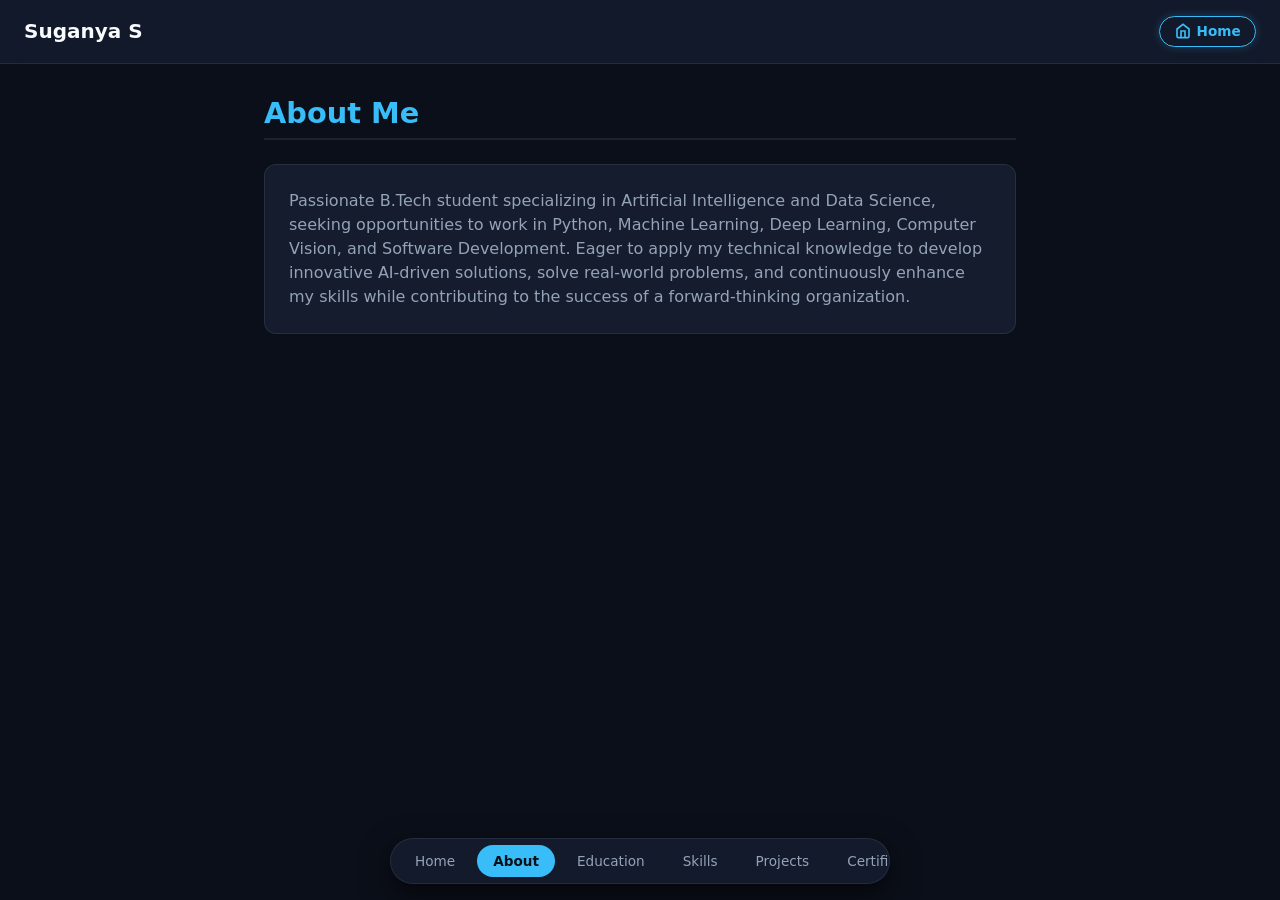
==== about.html @ 03cab21e "Update about.html" ====
<!DOCTYPE html>
<html lang="en">
<head>
    <meta charset="UTF-8">
    <meta name="viewport" content="width=device-width, initial-scale=1.0">
    <title>About me | Suganya S</title>
    <!-- Fixed stylesheet path -->
    <link rel="stylesheet" href="css/style.css">
</head>
<body>
    <header class="top-header">
        <div class="logo">Suganya S</div>
        <a href="index.html" class="home-btn"><svg width="16" height="16" viewBox="0 0 24 24" fill="none" stroke="currentColor" stroke-width="2.5"><path d="M3 9l9-7 9 7v11a2 2 0 0 1-2 2H5a2 2 0 0 1-2-2z"/><polyline points="9 22 9 12 15 12 15 22"/></svg>Home</a>
    </header>

    <main class="container">
        <h2 class="page-title">About Me</h2>
        <div class="card">
            <p>Passionate B.Tech student specializing in Artificial Intelligence and Data Science, seeking opportunities to work in Python, Machine Learning, Deep Learning, Computer Vision, and Software Development. Eager to apply my technical knowledge to develop innovative AI-driven solutions, solve real-world problems, and continuously enhance my skills while contributing to the success of a forward-thinking organization.</p>
        </div>
    </main>

    <nav class="bottom-swipe-nav">
        <div class="swipe-container">
            <!-- Added missing Home link -->
            <a href="index.html" class="nav-item">Home</a>
            <a href="about.html" class="nav-item active">About</a>
            <a href="education.html" class="nav-item">Education</a>
            <a href="skills.html" class="nav-item">Skills</a>
            <a href="projects.html" class="nav-item">Projects</a>
            <a href="certification.html" class="nav-item">Certifications</a>
            <a href="hackathon.html" class="nav-item">Hackathons</a>
            <a href="contact.html" class="nav-item">Contact</a>
        </div>
    </nav>

    <!-- Added script reference for bottom nav active highlight/scrolling -->
    <script src="script.js"></script>
</body>
</html>
---- css/style.css ----
/* Reset & Base Setup */
* {
    margin: 0;
    padding: 0;
    box-sizing: border-box;
    font-family: 'Segoe UI', system-ui, -apple-system, sans-serif;
}

:root {
    --bg-main: #0b0f19;
    --bg-card: #151c2e;
    --bg-card-hover: #1e293b;
    --accent: #38bdf8;
    --accent-glow: rgba(56, 189, 248, 0.25);
    --text-primary: #f8fafc;
    --text-secondary: #94a3b8;
    --border-color: rgba(255, 255, 255, 0.08);
}

body {
    background-color: var(--bg-main) !important;
    color: var(--text-primary) !important;
    padding-bottom: 90px;
    min-height: 100vh;
}

/* Glassmorphism Top Header */
.top-header {
    position: sticky;
    top: 0;
    z-index: 100;
    display: flex;
    justify-content: space-between;
    align-items: center;
    padding: 1rem 1.5rem;
    background: rgba(21, 28, 46, 0.85);
    backdrop-filter: blur(12px);
    border-bottom: 1px solid var(--border-color);
}

.logo {
    font-size: 1.25rem;
    font-weight: 700;
    color: var(--text-primary);
}

.home-btn {
    display: inline-flex;
    align-items: center;
    gap: 6px;
    color: var(--accent);
    text-decoration: none;
    font-weight: 600;
    font-size: 0.85rem;
    padding: 0.4rem 0.9rem;
    border: 1px solid var(--accent);
    border-radius: 20px;
    box-shadow: 0 0 10px var(--accent-glow);
    transition: all 0.3s ease;
}

.home-btn:hover {
    background-color: var(--accent);
    color: var(--bg-main);
    box-shadow: 0 0 15px var(--accent);
}

/* Layout Container */
.container {
    padding: 2rem 1.5rem;
    max-width: 800px;
    margin: 0 auto;
}

.page-title {
    color: var(--accent);
    font-size: 1.8rem;
    margin-bottom: 1.5rem;
    border-bottom: 2px solid var(--border-color);
    padding-bottom: 0.5rem;
}

/* Hero Section */
.hero-section {
    min-height: 70vh;
    display: flex;
    flex-direction: column;
    justify-content: center;
    align-items: center;
    text-align: center;
}

.hero-section h1 {
    font-size: 2.2rem;
    color: var(--text-primary);
    margin-bottom: 0.5rem;
}

/* Availability Badge */
.status-badge {
    display: inline-flex;
    align-items: center;
    gap: 10px;
    margin-bottom: 1.5rem;
    padding: 10px 18px;
    background: rgba(56, 189, 248, 0.08);
    border: 1px solid rgba(56, 189, 248, 0.25);
    border-radius: 999px;
    color: var(--accent);
    font-size: 0.9rem;
    font-weight: 600;
    backdrop-filter: blur(12px);
    animation: float 3s ease-in-out infinite;
}

.status-dot {
    width: 10px;
    height: 10px;
    background: #22c55e;
    border-radius: 50%;
    box-shadow: 0 0 10px #22c55e;
    animation: pulse 1.6s infinite;
}

@keyframes pulse {
    0% {
        box-shadow: 0 0 0 0 rgba(34, 197, 94, 0.7);
    }
    70% {
        box-shadow: 0 0 0 12px rgba(34, 197, 94, 0);
    }
    100% {
        box-shadow: 0 0 0 0 rgba(34, 197, 94, 0);
    }
}

@keyframes float {
    0%, 100% {
        transform: translateY(0);
    }
    50% {
        transform: translateY(-4px);
    }
}

.subtitle {
    font-size: 1.1rem;
    color: var(--accent);
    margin-bottom: 1.5rem;
    font-weight: 500;
}

.quote {
    font-style: italic;
    color: var(--text-secondary);
    max-width: 450px;
    margin: 0 auto 2rem auto;
    border-left: 3px solid var(--accent);
    padding-left: 1rem;
    text-align: left;
    line-height: 1.5;
}

.resume-btn {
    display: inline-flex;
    align-items: center;
    gap: 0.5rem;
    background-color: var(--accent);
    color: var(--bg-main);
    padding: 0.75rem 1.5rem;
    border-radius: 8px;
    text-decoration: none;
    font-weight: 700;
    box-shadow: 0 4px 15px var(--accent-glow);
    transition: transform 0.2s ease, box-shadow 0.2s ease;
}

.resume-btn:hover {
    transform: translateY(-2px);
    box-shadow: 0 6px 20px var(--accent);
}

/* Cards & Badges */
.card {
    background: var(--bg-card);
    border: 1px solid var(--border-color);
    border-radius: 12px;
    padding: 1.5rem;
    margin-bottom: 1.2rem;
    transition: transform 0.3s ease, border-color 0.3s ease, box-shadow 0.3s ease;
}

.card:hover {
    transform: translateY(-4px);
    border-color: var(--accent);
    box-shadow: 0 10px 25px -5px var(--accent-glow);
}

.card h3 { color: var(--text-primary); margin-bottom: 0.4rem; }
.card p { color: var(--text-secondary); line-height: 1.5; }

.badges {
    display: flex;
    flex-wrap: wrap;
    gap: 8px;
    margin-top: 0.8rem;
}

.tech-badge {
    font-size: 0.75rem;
    font-weight: 600;
    padding: 4px 10px;
    border-radius: 6px;
    background: rgba(56, 189, 248, 0.1);
    color: var(--accent);
    border: 1px solid rgba(56, 189, 248, 0.2);
}

/* Floating Bottom Navigation Bar */
.bottom-swipe-nav {
    position: fixed;
    bottom: 16px;
    left: 50%;
    transform: translateX(-50%);
    width: calc(100% - 32px); /* Flexible width with padding */
    max-width: 500px;
    background: rgba(21, 28, 46, 0.95);
    backdrop-filter: blur(16px);
    border: 1px solid var(--border-color);
    border-radius: 30px;
    box-shadow: 0 10px 30px rgba(0, 0, 0, 0.6);
    z-index: 1000;
}

.swipe-container {
    display: flex;
    overflow-x: auto;
    padding: 6px 8px;
    gap: 6px;
    scrollbar-width: none; /* Hide scrollbar for Firefox */
    -webkit-overflow-scrolling: touch; /* Smooth scrolling on iOS */
    align-items: center;
}

.swipe-container::-webkit-scrollbar { 
    display: none; /* Hide scrollbar for Chrome/Safari */
}

.nav-item {
    flex: 0 0 auto; /* Keeps items from shrinking */
    color: var(--text-secondary);
    text-decoration: none;
    padding: 0.5rem 1rem;
    border-radius: 20px;
    font-size: 0.85rem;
    font-weight: 500;
    white-space: nowrap; /* Prevents text breaking into two lines */
    transition: all 0.25 ease;
}

.nav-item.active, 
.nav-item:hover {
    background: var(--accent);
    color: var(--bg-main) !important;
    font-weight: 600;
}

/* Page body spacing fix so navigation doesn't block content */
body {
    padding-bottom: 100px !important; 
}
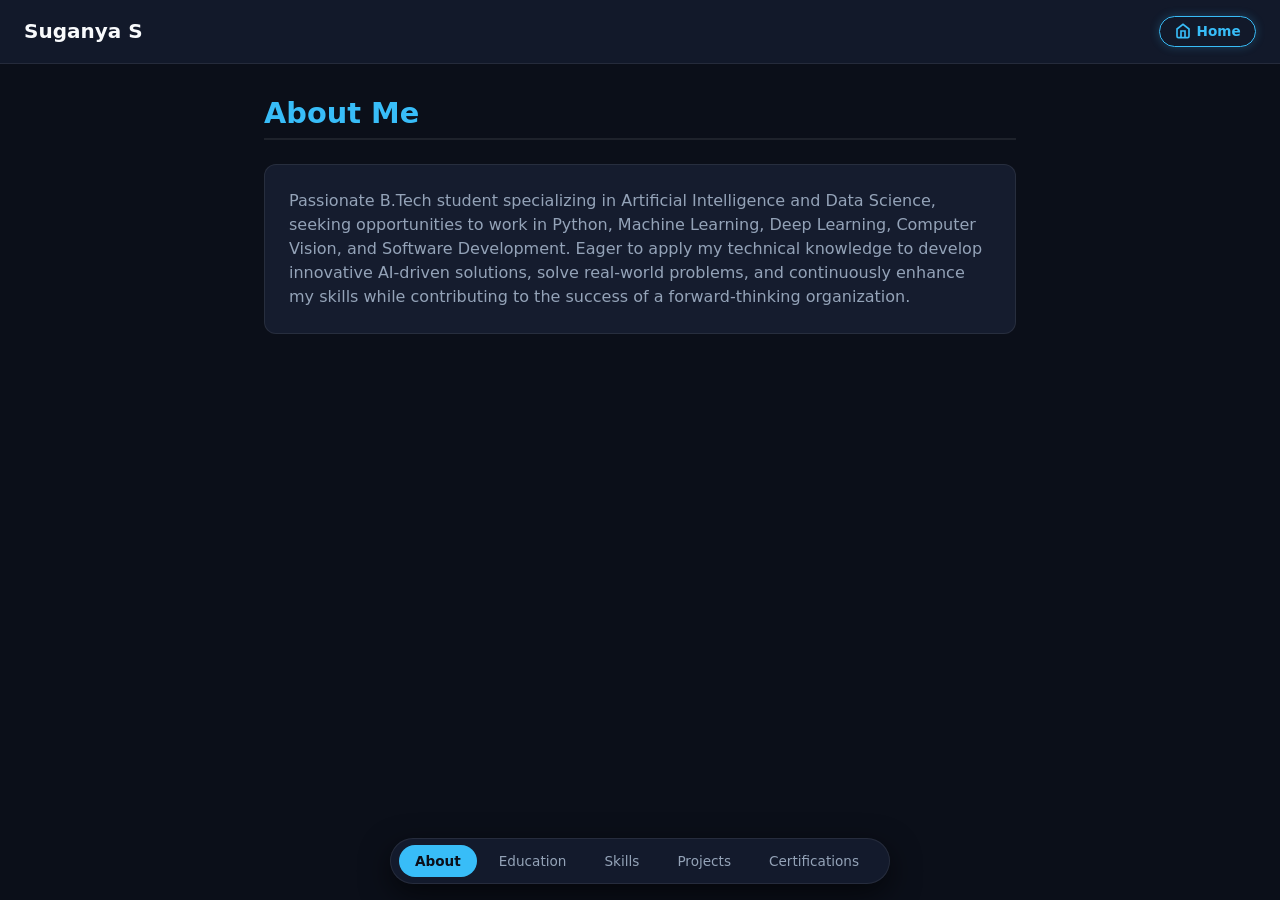
==== commit 96aab1b5: "Update about.html" ====
--- a/about.html
+++ b/about.html
@@ -23,7 +23,6 @@
     <nav class="bottom-swipe-nav">
         <div class="swipe-container">
             <!-- Added missing Home link -->
-            <a href="index.html" class="nav-item">Home</a>
             <a href="about.html" class="nav-item active">About</a>
             <a href="education.html" class="nav-item">Education</a>
             <a href="skills.html" class="nav-item">Skills</a>
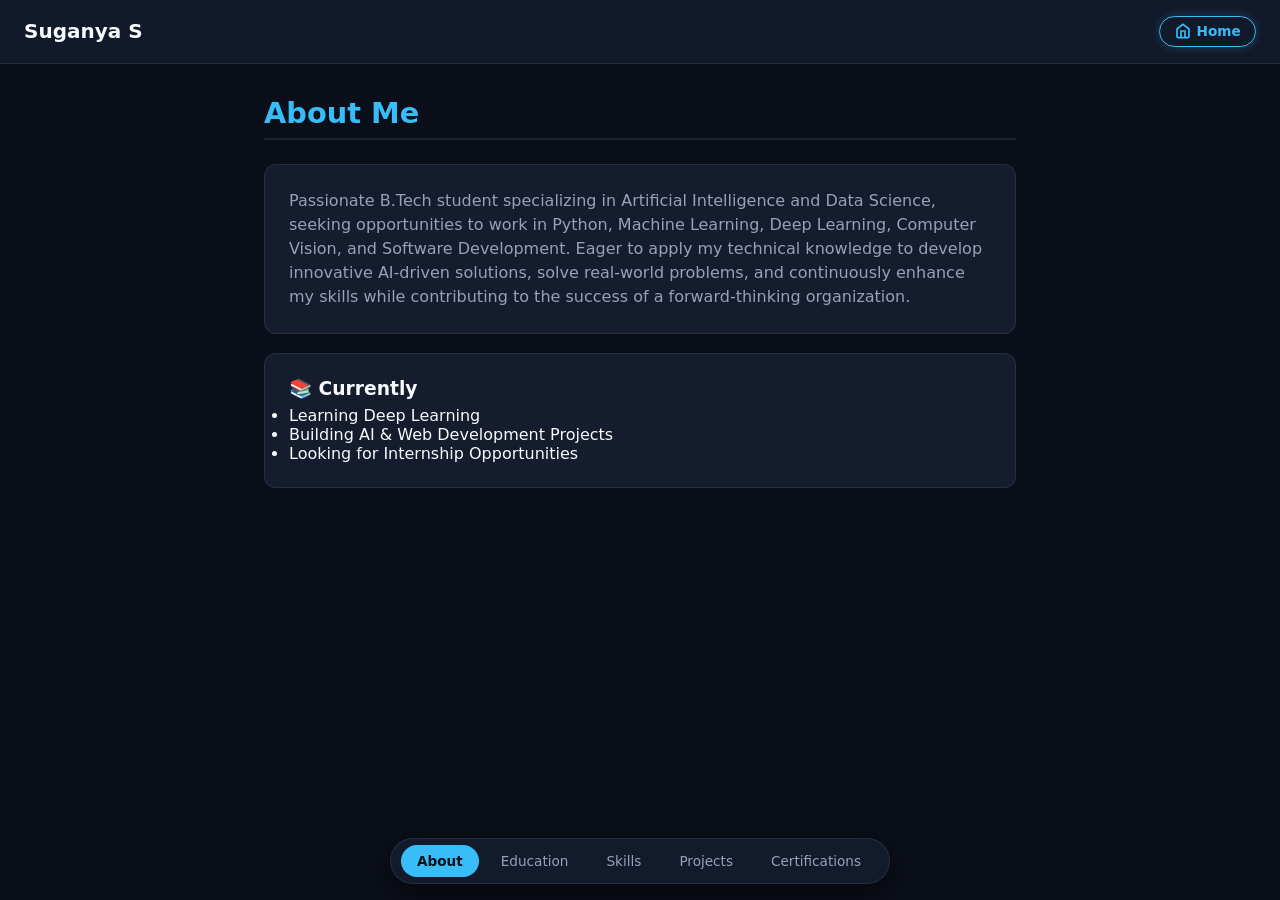
==== commit c172768c: "Update about.html" ====
--- a/about.html
+++ b/about.html
@@ -18,6 +18,14 @@
         <div class="card">
             <p>Passionate B.Tech student specializing in Artificial Intelligence and Data Science, seeking opportunities to work in Python, Machine Learning, Deep Learning, Computer Vision, and Software Development. Eager to apply my technical knowledge to develop innovative AI-driven solutions, solve real-world problems, and continuously enhance my skills while contributing to the success of a forward-thinking organization.</p>
         </div>
+        <div class="card">
+    <h3>📚 Currently</h3>
+    <ul class="current-list">
+        <li>Learning Deep Learning</li>
+        <li>Building AI &amp; Web Development Projects</li>
+        <li>Looking for Internship Opportunities</li>
+    </ul>
+        </div>
     </main>
 
     <nav class="bottom-swipe-nav">
--- a/css/style.css
+++ b/css/style.css
@@ -1,3 +1,21 @@
+/* Remove default tap overlay boxes on mobile across all clickable elements */
+*, 
+*::before, 
+*::after,
+a, 
+button, 
+input, 
+select, 
+textarea, 
+.nav-item, 
+.contact-icon-btn, 
+.resume-btn, 
+.home-btn {
+    -webkit-tap-highlight-color: transparent !important;
+    -webkit-touch-callout: none;
+    outline: none;
+}
+
 /* Reset & Base Setup */
 * {
     margin: 0;
@@ -65,6 +83,75 @@
     box-shadow: 0 0 15px var(--accent);
 }
 
+/* Minimalist Circular Contact Row */
+.contact-container {
+    display: flex;
+    justify-content: center;
+    align-items: center;
+    gap: 1.2rem;
+    margin: 2rem 0;
+}
+
+.contact-icon-btn {
+    position: relative;
+    display: inline-flex;
+    justify-content: center;
+    align-items: center;
+    width: 46px;
+    height: 46px;
+    background: rgba(21, 28, 46, 0.85);
+    border: 1px solid var(--border-color);
+    border-radius: 50%;
+    color: var(--text-secondary);
+    text-decoration: none;
+    box-shadow: 0 4px 12px rgba(0, 0, 0, 0.3);
+    backdrop-filter: blur(8px);
+    transition: all 0.3s cubic-bezier(0.175, 0.885, 0.32, 1.275);
+}
+
+.contact-icon-btn svg {
+    width: 20px;
+    height: 20px;
+    fill: currentColor;
+    transition: transform 0.2s ease, fill 0.2s ease;
+}
+
+.contact-icon-btn:hover {
+    transform: translateY(-4px) scale(1.08);
+    border-color: var(--accent);
+    color: var(--accent);
+    box-shadow: 0 8px 20px var(--accent-glow);
+    background: rgba(30, 41, 59, 0.95);
+}
+
+/* Floating Label Tooltip */
+.contact-icon-btn::after {
+    content: attr(data-label);
+    position: absolute;
+    bottom: -32px;
+    left: 50%;
+    transform: translateX(-50%) translateY(5px);
+    background: var(--bg-card);
+    color: var(--accent);
+    font-size: 0.75rem;
+    font-weight: 600;
+    padding: 3px 8px;
+    border-radius: 6px;
+    border: 1px solid var(--border-color);
+    white-space: nowrap;
+    opacity: 0;
+    visibility: hidden;
+    transition: all 0.2s ease;
+    pointer-events: none;
+}
+
+.contact-icon-btn:hover::after {
+    opacity: 1;
+    visibility: visible;
+    transform: translateX(-50%) translateY(0);
+}
+
+
 /* Layout Container */
 .container {
     padding: 2rem 1.5rem;
@@ -151,7 +238,7 @@
 }
 
 .quote {
-    font-style: italic;
+    font-style: normal;
     color: var(--text-secondary);
     max-width: 450px;
     margin: 0 auto 2rem auto;
@@ -164,21 +251,32 @@
 .resume-btn {
     display: inline-flex;
     align-items: center;
-    gap: 0.5rem;
-    background-color: var(--accent);
-    color: var(--bg-main);
-    padding: 0.75rem 1.5rem;
-    border-radius: 8px;
+    gap: 0.6rem;
+    padding: 0.8rem 1.8rem;
+    background: linear-gradient(135deg, #38bdf8 0%, #0284c7 100%);
+    color: #0b0f19;
+    font-weight: 700;
+    font-size: 0.95rem;
+    letter-spacing: 0.3px;
+    border: none;
+    border-radius: 50px;
     text-decoration: none;
-    font-weight: 700;
-    box-shadow: 0 4px 15px var(--accent-glow);
-    transition: transform 0.2s ease, box-shadow 0.2s ease;
+    cursor: pointer;
+    box-shadow: 0 4px 20px rgba(56, 189, 248, 0.35);
+    transition: all 0.3s cubic-bezier(0.175, 0.885, 0.32, 1.275);
 }
 
 .resume-btn:hover {
-    transform: translateY(-2px);
-    box-shadow: 0 6px 20px var(--accent);
-}
+    transform: translateY(-3px) scale(1.02);
+    box-shadow: 0 8px 30px rgba(56, 189, 248, 0.6);
+    background: linear-gradient(135deg, #7dd3fc 0%, #0369a1 100%);
+}
+
+.resume-btn:active {
+    transform: translateY(-1px) scale(0.98);
+    box-shadow: 0 4px 15px rgba(56, 189, 248, 0.4);
+}
+
 
 /* Cards & Badges */
 .card {
@@ -222,40 +320,41 @@
     bottom: 16px;
     left: 50%;
     transform: translateX(-50%);
-    width: calc(100% - 32px); /* Flexible width with padding */
+    width: calc(100% - 24px);
     max-width: 500px;
     background: rgba(21, 28, 46, 0.95);
     backdrop-filter: blur(16px);
     border: 1px solid var(--border-color);
-    border-radius: 30px;
+    border-radius: 999px; /* Smooth pill shape */
     box-shadow: 0 10px 30px rgba(0, 0, 0, 0.6);
     z-index: 1000;
+    overflow: hidden; /* Clips active highlights neatly inside rounded edges */
 }
 
 .swipe-container {
     display: flex;
     overflow-x: auto;
-    padding: 6px 8px;
+    padding: 6px 10px; /* Internal padding keeps tabs from touching inner edges */
     gap: 6px;
-    scrollbar-width: none; /* Hide scrollbar for Firefox */
-    -webkit-overflow-scrolling: touch; /* Smooth scrolling on iOS */
+    scrollbar-width: none;
+    -webkit-overflow-scrolling: touch;
     align-items: center;
 }
 
 .swipe-container::-webkit-scrollbar { 
-    display: none; /* Hide scrollbar for Chrome/Safari */
+    display: none; 
 }
 
 .nav-item {
-    flex: 0 0 auto; /* Keeps items from shrinking */
+    flex: 0 0 auto;
     color: var(--text-secondary);
     text-decoration: none;
     padding: 0.5rem 1rem;
     border-radius: 20px;
     font-size: 0.85rem;
     font-weight: 500;
-    white-space: nowrap; /* Prevents text breaking into two lines */
-    transition: all 0.25 ease;
+    white-space: nowrap; /* Prevents "Certificate" from wrapping/cutting off */
+    transition: all 0.25s ease;
 }
 
 .nav-item.active, 
@@ -264,8 +363,3 @@
     color: var(--bg-main) !important;
     font-weight: 600;
 }
-
-/* Page body spacing fix so navigation doesn't block content */
-body {
-    padding-bottom: 100px !important; 
-}
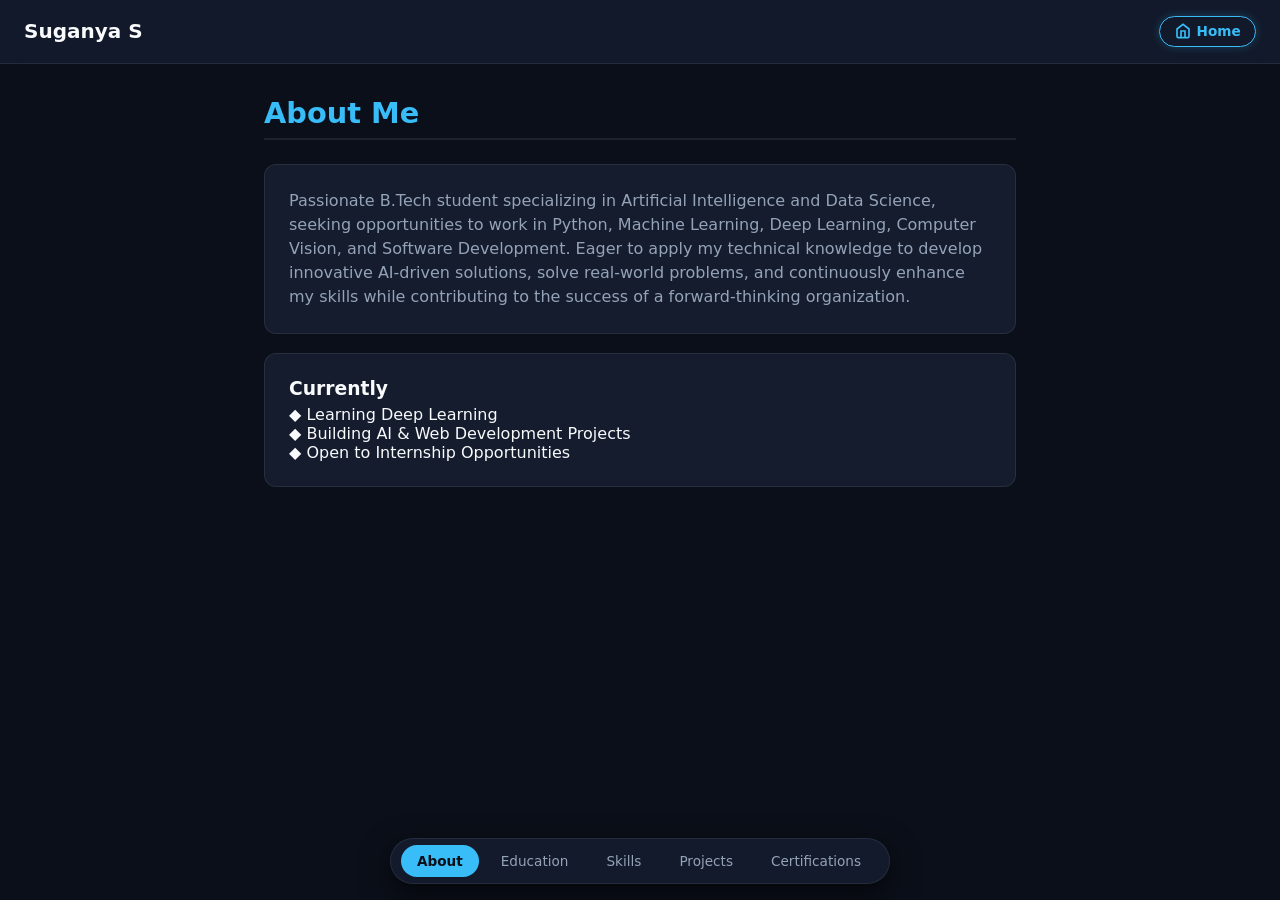
==== commit 60adb8fc: "Update about.html" ====
--- a/about.html
+++ b/about.html
@@ -19,12 +19,22 @@
             <p>Passionate B.Tech student specializing in Artificial Intelligence and Data Science, seeking opportunities to work in Python, Machine Learning, Deep Learning, Computer Vision, and Software Development. Eager to apply my technical knowledge to develop innovative AI-driven solutions, solve real-world problems, and continuously enhance my skills while contributing to the success of a forward-thinking organization.</p>
         </div>
         <div class="card">
-    <h3>📚 Currently</h3>
-    <ul class="current-list">
-        <li>Learning Deep Learning</li>
-        <li>Building AI &amp; Web Development Projects</li>
-        <li>Looking for Internship Opportunities</li>
-    </ul>
+    <h3 class="section-title">Currently</h3>
+
+    <div class="current-item">
+        <span class="current-icon">◆</span>
+        <span>Learning Deep Learning</span>
+    </div>
+
+    <div class="current-item">
+        <span class="current-icon">◆</span>
+        <span>Building AI &amp; Web Development Projects</span>
+    </div>
+
+    <div class="current-item">
+        <span class="current-icon">◆</span>
+        <span>Open to Internship Opportunities</span>
+    </div>
         </div>
     </main>
 
--- a/css/style.css
+++ b/css/style.css
@@ -182,7 +182,27 @@
     color: var(--text-primary);
     margin-bottom: 0.5rem;
 }
-
+.current-list {
+    list-style: none;
+    margin-top: 15px;
+    padding: 0;
+}
+
+.current-list li {
+    background: rgba(56, 189, 248, 0.08);
+    border: 1px solid rgba(56, 189, 248, 0.2);
+    border-radius: 10px;
+    padding: 12px 16px;
+    margin-bottom: 12px;
+    color: #d1d5db;
+    font-size: 1rem;
+    transition: 0.3s ease;
+}
+
+.current-list li:hover {
+    transform: translateX(6px);
+    border-color: #38bdf8;
+}
 /* Availability Badge */
 .status-badge {
     display: inline-flex;
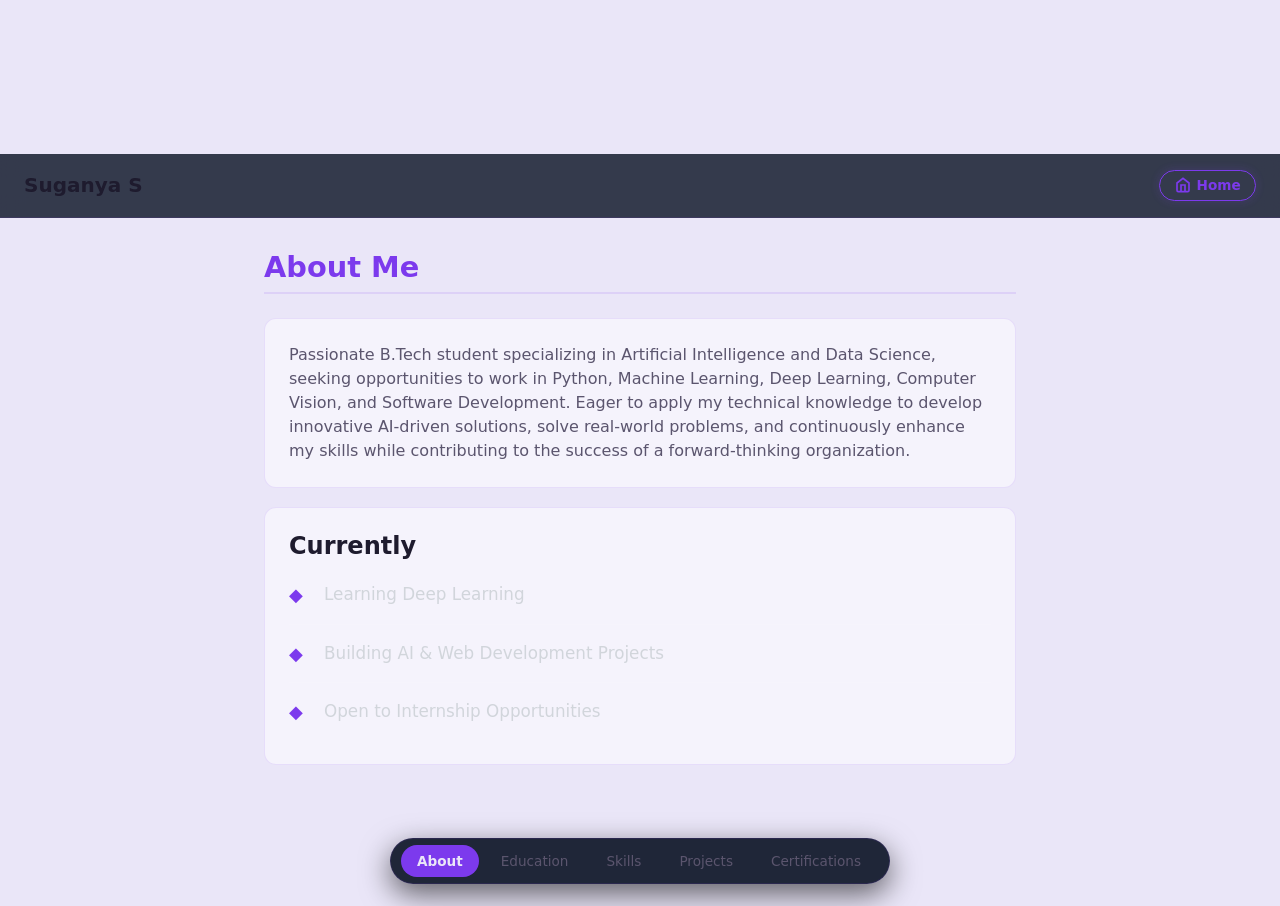
==== commit 4e5db937: "Update about.html" ====
--- a/about.html
+++ b/about.html
@@ -7,6 +7,8 @@
     <!-- Fixed stylesheet path -->
     <link rel="stylesheet" href="css/style.css">
 </head>
+<canvas id="bg-canvas"></canvas>
+
 <body>
     <header class="top-header">
         <div class="logo">Suganya S</div>
--- a/css/style.css
+++ b/css/style.css
@@ -25,15 +25,16 @@
 }
 
 :root {
-    --bg-main: #0b0f19;
-    --bg-card: #151c2e;
-    --bg-card-hover: #1e293b;
-    --accent: #38bdf8;
-    --accent-glow: rgba(56, 189, 248, 0.25);
-    --text-primary: #f8fafc;
-    --text-secondary: #94a3b8;
-    --border-color: rgba(255, 255, 255, 0.08);
-}
+  --bg-main: #eae6f8;
+  --bg-card: #f5f3fc;
+  --bg-card-hover: #ffffff;
+  --accent: #7c3aed;
+  --accent-glow: rgba(124, 58, 237, 0.2);
+  --text-primary: #1e1b2e;
+  --text-secondary: #5b556e;
+  --border-color: rgba(124, 58, 237, 0.12);
+}
+
 
 body {
     background-color: var(--bg-main) !important;
@@ -187,22 +188,37 @@
     margin-top: 15px;
     padding: 0;
 }
-
-.current-list li {
-    background: rgba(56, 189, 248, 0.08);
-    border: 1px solid rgba(56, 189, 248, 0.2);
-    border-radius: 10px;
-    padding: 12px 16px;
-    margin-bottom: 12px;
-    color: #d1d5db;
-    font-size: 1rem;
-    transition: 0.3s ease;
-}
-
-.current-list li:hover {
-    transform: translateX(6px);
-    border-color: #38bdf8;
-}
+.section-title{
+    color:#fff;
+    font-size:1.5rem;
+    margin-bottom:20px;
+}
+
+.current-item{
+    display:flex;
+    align-items:center;
+    gap:15px;
+    padding:16px 0;
+    border-bottom:1px solid rgba(255,255,255,0.08);
+}
+
+.current-item:last-child{
+    border-bottom:none;
+}
+
+.current-icon{
+    color:var(--accent);
+    font-size:18px;
+    font-weight:bold;
+    min-width:20px;
+}
+
+.current-item span:last-child{
+    color:#d1d5db;
+    font-size:1.05rem;
+    line-height:1.5;
+}
+
 /* Availability Badge */
 .status-badge {
     display: inline-flex;
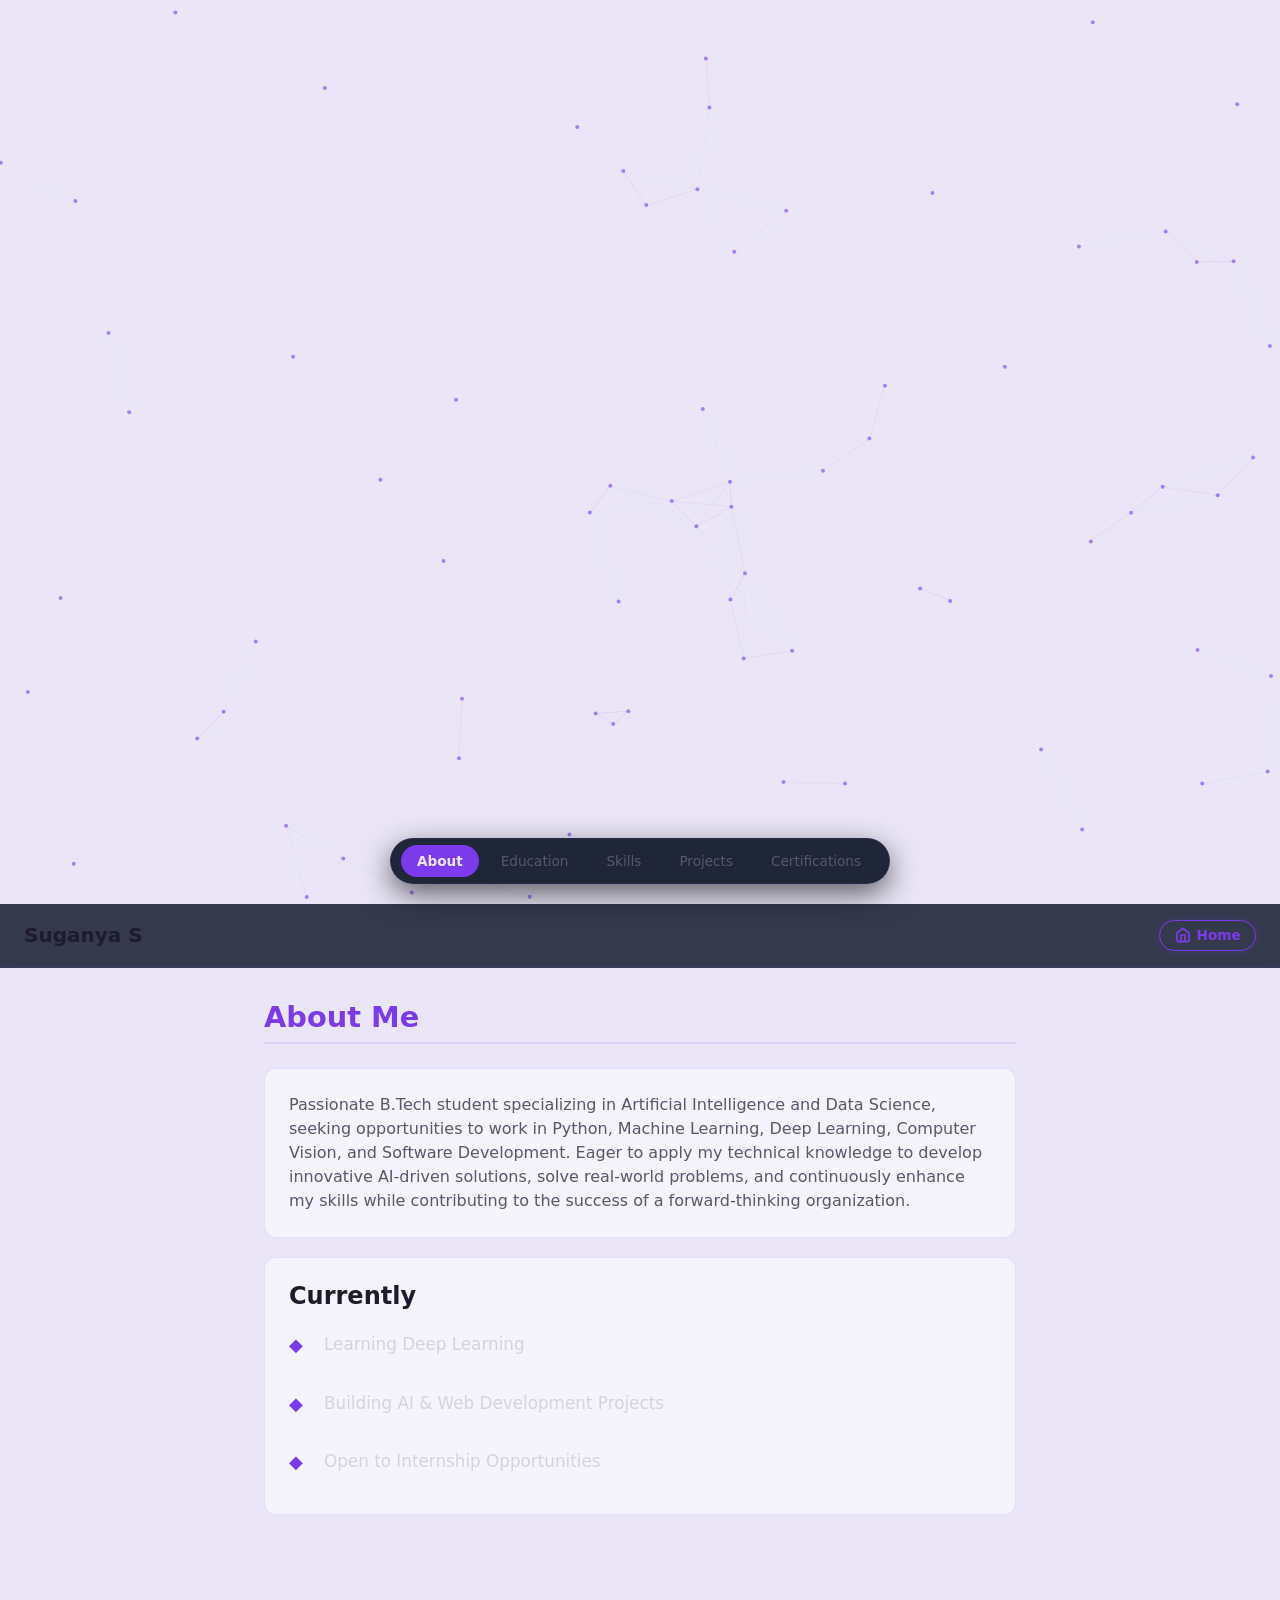
==== commit 47d2b56c: "Update about.html" ====
--- a/about.html
+++ b/about.html
@@ -6,10 +6,11 @@
     <title>About me | Suganya S</title>
     <!-- Fixed stylesheet path -->
     <link rel="stylesheet" href="css/style.css">
+    <script src="script.js" defer></script>
 </head>
-<canvas id="bg-canvas"></canvas>
 
 <body>
+    <canvas id="bg-canvas"></canvas>
     <header class="top-header">
         <div class="logo">Suganya S</div>
         <a href="index.html" class="home-btn"><svg width="16" height="16" viewBox="0 0 24 24" fill="none" stroke="currentColor" stroke-width="2.5"><path d="M3 9l9-7 9 7v11a2 2 0 0 1-2 2H5a2 2 0 0 1-2-2z"/><polyline points="9 22 9 12 15 12 15 22"/></svg>Home</a>
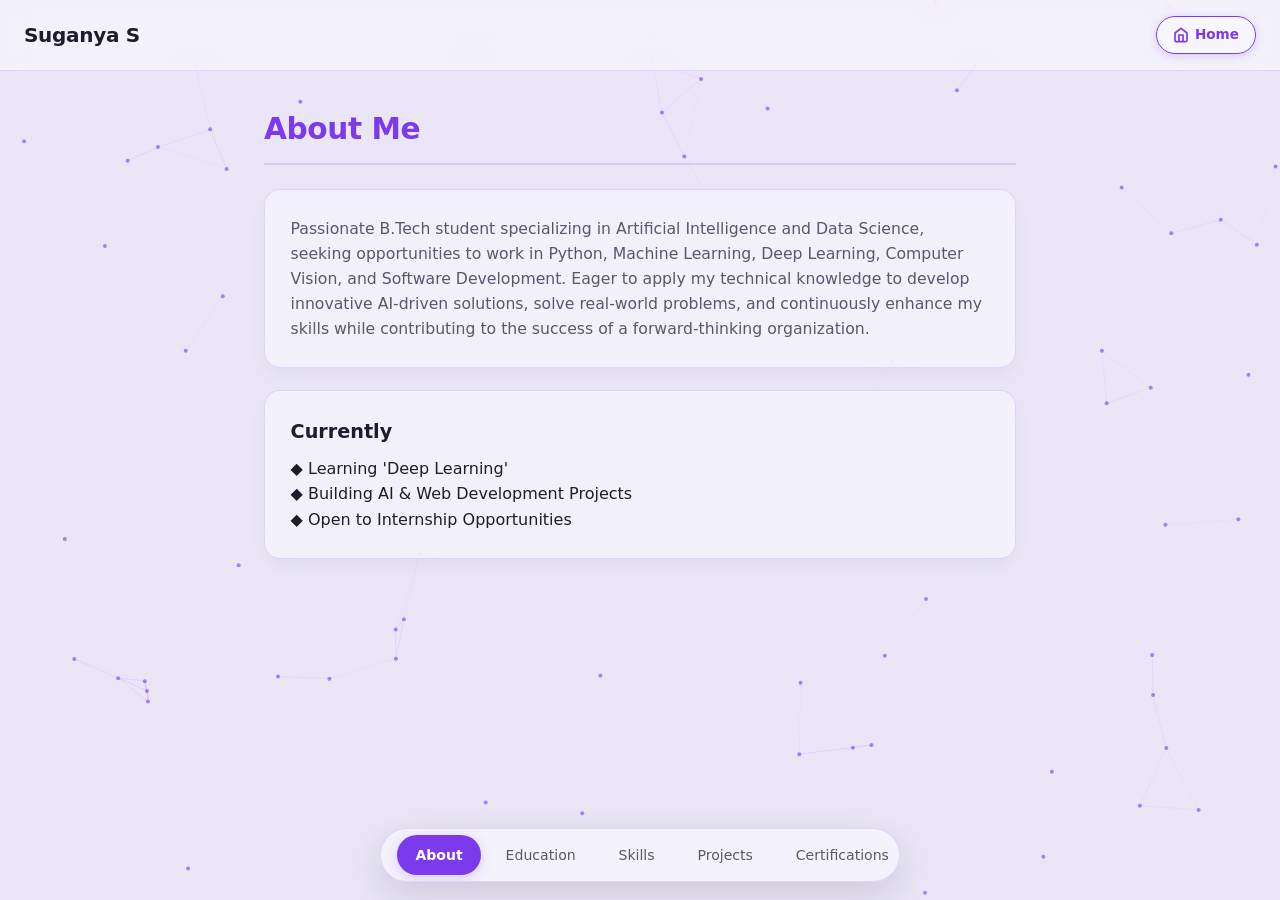
==== commit 3f9bdb66: "Update about.html" ====
--- a/about.html
+++ b/about.html
@@ -26,7 +26,7 @@
 
     <div class="current-item">
         <span class="current-icon">◆</span>
-        <span>Learning Deep Learning</span>
+        <span>Learning 'Deep Learning'</span>
     </div>
 
     <div class="current-item">
--- a/css/style.css
+++ b/css/style.css
@@ -1,49 +1,56 @@
-/* Remove default tap overlay boxes on mobile across all clickable elements */
+/* Reset & CSS Custom Properties */
 *, 
 *::before, 
-*::after,
-a, 
-button, 
-input, 
-select, 
-textarea, 
-.nav-item, 
-.contact-icon-btn, 
-.resume-btn, 
-.home-btn {
+*::after {
+    margin: 0;
+    padding: 0;
+    box-sizing: border-box;
+    font-family: 'Segoe UI', system-ui, -apple-system, BlinkMacSystemFont, sans-serif;
     -webkit-tap-highlight-color: transparent !important;
     -webkit-touch-callout: none;
     outline: none;
-}
-
-/* Reset & Base Setup */
-* {
-    margin: 0;
-    padding: 0;
-    box-sizing: border-box;
-    font-family: 'Segoe UI', system-ui, -apple-system, sans-serif;
+    touch-action: manipulation;
 }
 
 :root {
-  --bg-main: #eae6f8;
-  --bg-card: #f5f3fc;
-  --bg-card-hover: #ffffff;
-  --accent: #7c3aed;
-  --accent-glow: rgba(124, 58, 237, 0.2);
-  --text-primary: #1e1b2e;
-  --text-secondary: #5b556e;
-  --border-color: rgba(124, 58, 237, 0.12);
-}
-
+    --bg-main: #eae6f8;
+    --bg-card: rgba(245, 243, 252, 0.82);
+    --bg-card-hover: #ffffff;
+    --accent: #7c3aed;
+    --accent-hover: #6d28d9;
+    --accent-glow: rgba(124, 58, 237, 0.22);
+    --text-primary: #1e1b2e;
+    --text-secondary: #5b556e;
+    --link-color: #2563eb;
+    --link-hover: #1d4ed8;
+    --border-color: rgba(124, 58, 237, 0.16);
+    --shadow-card: 0 8px 24px -4px rgba(30, 27, 46, 0.06);
+    --shadow-card-hover: 0 14px 32px -4px rgba(124, 58, 237, 0.2);
+    --shadow-nav: 0 12px 36px rgba(30, 27, 46, 0.14);
+}
 
 body {
     background-color: var(--bg-main) !important;
     color: var(--text-primary) !important;
-    padding-bottom: 90px;
+    padding-bottom: 100px;
     min-height: 100vh;
-}
-
-/* Glassmorphism Top Header */
+    position: relative;
+    overflow-x: hidden;
+    line-height: 1.6;
+}
+
+/* Background Node Canvas */
+#bg-canvas {
+    position: fixed;
+    top: 0;
+    left: 0;
+    width: 100vw;
+    height: 100vh;
+    z-index: -1;
+    pointer-events: none;
+}
+
+/* Glassmorphism Header */
 .top-header {
     position: sticky;
     top: 0;
@@ -52,14 +59,16 @@
     justify-content: space-between;
     align-items: center;
     padding: 1rem 1.5rem;
-    background: rgba(21, 28, 46, 0.85);
-    backdrop-filter: blur(12px);
+    background: rgba(245, 243, 252, 0.85);
+    backdrop-filter: blur(14px);
+    -webkit-backdrop-filter: blur(14px);
     border-bottom: 1px solid var(--border-color);
 }
 
 .logo {
     font-size: 1.25rem;
     font-weight: 700;
+    letter-spacing: -0.3px;
     color: var(--text-primary);
 }
 
@@ -71,50 +80,140 @@
     text-decoration: none;
     font-weight: 600;
     font-size: 0.85rem;
-    padding: 0.4rem 0.9rem;
+    padding: 0.45rem 1rem;
     border: 1px solid var(--accent);
-    border-radius: 20px;
-    box-shadow: 0 0 10px var(--accent-glow);
-    transition: all 0.3s ease;
+    border-radius: 999px;
+    background: rgba(255, 255, 255, 0.4);
+    box-shadow: 0 2px 8px var(--accent-glow);
+    transition: all 0.25s cubic-bezier(0.16, 1, 0.3, 1);
 }
 
 .home-btn:hover {
     background-color: var(--accent);
-    color: var(--bg-main);
-    box-shadow: 0 0 15px var(--accent);
-}
-
-/* Minimalist Circular Contact Row */
+    color: #ffffff;
+    box-shadow: 0 4px 14px var(--accent-glow);
+    transform: translateY(-1px);
+}
+
+/* Container & Typography */
+.container {
+    padding: 2.2rem 1.5rem;
+    max-width: 800px;
+    margin: 0 auto;
+}
+
+.page-title {
+    color: var(--accent);
+    font-size: 1.85rem;
+    font-weight: 700;
+    letter-spacing: -0.4px;
+    margin-bottom: 1.5rem;
+    border-bottom: 2px solid var(--border-color);
+    padding-bottom: 0.6rem;
+}
+
+/* Cards & Text Contrast Fixes */
+.card {
+    background: var(--bg-card);
+    backdrop-filter: blur(12px);
+    -webkit-backdrop-filter: blur(12px);
+    border: 1px solid var(--border-color);
+    border-radius: 16px;
+    padding: 1.6rem;
+    margin-bottom: 1.4rem;
+    box-shadow: var(--shadow-card);
+    transition: transform 0.3s cubic-bezier(0.16, 1, 0.3, 1), border-color 0.3s ease, box-shadow 0.3s ease, background-color 0.3s ease;
+}
+
+.card:hover {
+    transform: translateY(-3px);
+    background: var(--bg-card-hover);
+    border-color: var(--accent);
+    box-shadow: var(--shadow-card-hover);
+}
+
+.card h3 { 
+    color: var(--text-primary); 
+    font-size: 1.2rem;
+    font-weight: 600;
+    margin-bottom: 0.5rem; 
+}
+
+.card p { 
+    color: var(--text-secondary); 
+    font-size: 0.98rem;
+    line-height: 1.6; 
+}
+
+.card a {
+    color: var(--link-color);
+    text-decoration: none;
+    font-weight: 500;
+    transition: color 0.2s ease, text-decoration 0.2s ease;
+}
+
+.card a:hover {
+    color: var(--link-hover);
+    text-decoration: underline;
+}
+
+.card strong, 
+.card b {
+    color: var(--text-primary);
+    font-weight: 600;
+}
+
+/* Badges */
+.badges {
+    display: flex;
+    flex-wrap: wrap;
+    gap: 8px;
+    margin-top: 1rem;
+}
+
+.tech-badge {
+    font-size: 0.78rem;
+    font-weight: 600;
+    padding: 5px 12px;
+    border-radius: 8px;
+    background: rgba(124, 58, 237, 0.08);
+    color: var(--accent);
+    border: 1px solid rgba(124, 58, 237, 0.18);
+}
+
+/* Contact Container Horizontal Flex Layout */
 .contact-container {
-    display: flex;
+    display: flex !important;
+    flex-direction: row !important;
     justify-content: center;
     align-items: center;
     gap: 1.2rem;
-    margin: 2rem 0;
-}
-
+    margin: 1.5rem 0 2rem 0;
+    width: 100%;
+}
+
+/* Circular Glassmorphism Buttons */
 .contact-icon-btn {
     position: relative;
     display: inline-flex;
     justify-content: center;
     align-items: center;
-    width: 46px;
-    height: 46px;
-    background: rgba(21, 28, 46, 0.85);
+    width: 48px;
+    height: 48px;
+    background: rgba(245, 243, 252, 0.85);
     border: 1px solid var(--border-color);
     border-radius: 50%;
     color: var(--text-secondary);
     text-decoration: none;
-    box-shadow: 0 4px 12px rgba(0, 0, 0, 0.3);
+    box-shadow: 0 4px 12px rgba(30, 27, 46, 0.06);
     backdrop-filter: blur(8px);
-    transition: all 0.3s cubic-bezier(0.175, 0.885, 0.32, 1.275);
+    transition: all 0.3s cubic-bezier(0.16, 1, 0.3, 1);
 }
 
 .contact-icon-btn svg {
     width: 20px;
     height: 20px;
     fill: currentColor;
-    transition: transform 0.2s ease, fill 0.2s ease;
 }
 
 .contact-icon-btn:hover {
@@ -122,55 +221,12 @@
     border-color: var(--accent);
     color: var(--accent);
     box-shadow: 0 8px 20px var(--accent-glow);
-    background: rgba(30, 41, 59, 0.95);
-}
-
-/* Floating Label Tooltip */
-.contact-icon-btn::after {
-    content: attr(data-label);
-    position: absolute;
-    bottom: -32px;
-    left: 50%;
-    transform: translateX(-50%) translateY(5px);
-    background: var(--bg-card);
-    color: var(--accent);
-    font-size: 0.75rem;
-    font-weight: 600;
-    padding: 3px 8px;
-    border-radius: 6px;
-    border: 1px solid var(--border-color);
-    white-space: nowrap;
-    opacity: 0;
-    visibility: hidden;
-    transition: all 0.2s ease;
-    pointer-events: none;
-}
-
-.contact-icon-btn:hover::after {
-    opacity: 1;
-    visibility: visible;
-    transform: translateX(-50%) translateY(0);
-}
-
-
-/* Layout Container */
-.container {
-    padding: 2rem 1.5rem;
-    max-width: 800px;
-    margin: 0 auto;
-}
-
-.page-title {
-    color: var(--accent);
-    font-size: 1.8rem;
-    margin-bottom: 1.5rem;
-    border-bottom: 2px solid var(--border-color);
-    padding-bottom: 0.5rem;
+    background: #ffffff;
 }
 
 /* Hero Section */
 .hero-section {
-    min-height: 70vh;
+    min-height: 65vh;
     display: flex;
     flex-direction: column;
     justify-content: center;
@@ -179,198 +235,114 @@
 }
 
 .hero-section h1 {
-    font-size: 2.2rem;
+    font-size: 2.4rem;
+    font-weight: 800;
+    letter-spacing: -0.5px;
     color: var(--text-primary);
     margin-bottom: 0.5rem;
 }
-.current-list {
-    list-style: none;
-    margin-top: 15px;
-    padding: 0;
-}
-.section-title{
-    color:#fff;
-    font-size:1.5rem;
-    margin-bottom:20px;
-}
-
-.current-item{
-    display:flex;
-    align-items:center;
-    gap:15px;
-    padding:16px 0;
-    border-bottom:1px solid rgba(255,255,255,0.08);
-}
-
-.current-item:last-child{
-    border-bottom:none;
-}
-
-.current-icon{
-    color:var(--accent);
-    font-size:18px;
-    font-weight:bold;
-    min-width:20px;
-}
-
-.current-item span:last-child{
-    color:#d1d5db;
-    font-size:1.05rem;
-    line-height:1.5;
-}
-
-/* Availability Badge */
+
+.subtitle {
+    font-size: 1.15rem;
+    color: var(--accent);
+    margin-bottom: 1.5rem;
+    font-weight: 600;
+}
+
+.quote {
+    color: var(--text-secondary);
+    max-width: 480px;
+    margin: 0 auto 2rem auto;
+    border-left: 3px solid var(--accent);
+    padding-left: 1.2rem;
+    text-align: left;
+    line-height: 1.6;
+}
+
+/* Status Badge */
 .status-badge {
     display: inline-flex;
     align-items: center;
     gap: 10px;
     margin-bottom: 1.5rem;
-    padding: 10px 18px;
-    background: rgba(56, 189, 248, 0.08);
-    border: 1px solid rgba(56, 189, 248, 0.25);
-    border-radius: 999px;
-    color: var(--accent);
-    font-size: 0.9rem;
+    padding: 8px 18px;
+    background: rgba(124, 58, 237, 0.08);
+    border: 1px solid var(--border-color);
+    border-radius: 999px;
+    color: var(--accent);
+    font-size: 0.88rem;
     font-weight: 600;
     backdrop-filter: blur(12px);
-    animation: float 3s ease-in-out infinite;
+    animation: float 3.2s ease-in-out infinite;
 }
 
 .status-dot {
-    width: 10px;
-    height: 10px;
-    background: #22c55e;
+    width: 9px;
+    height: 9px;
+    background: #10b981;
     border-radius: 50%;
-    box-shadow: 0 0 10px #22c55e;
-    animation: pulse 1.6s infinite;
+    box-shadow: 0 0 10px rgba(16, 185, 129, 0.7);
+    animation: pulse 1.8s infinite;
 }
 
 @keyframes pulse {
-    0% {
-        box-shadow: 0 0 0 0 rgba(34, 197, 94, 0.7);
-    }
-    70% {
-        box-shadow: 0 0 0 12px rgba(34, 197, 94, 0);
-    }
-    100% {
-        box-shadow: 0 0 0 0 rgba(34, 197, 94, 0);
-    }
+    0% { box-shadow: 0 0 0 0 rgba(16, 185, 129, 0.7); }
+    70% { box-shadow: 0 0 0 10px rgba(16, 185, 129, 0); }
+    100% { box-shadow: 0 0 0 0 rgba(16, 185, 129, 0); }
 }
 
 @keyframes float {
-    0%, 100% {
-        transform: translateY(0);
-    }
-    50% {
-        transform: translateY(-4px);
-    }
-}
-
-.subtitle {
-    font-size: 1.1rem;
-    color: var(--accent);
-    margin-bottom: 1.5rem;
-    font-weight: 500;
-}
-
-.quote {
-    font-style: normal;
-    color: var(--text-secondary);
-    max-width: 450px;
-    margin: 0 auto 2rem auto;
-    border-left: 3px solid var(--accent);
-    padding-left: 1rem;
-    text-align: left;
-    line-height: 1.5;
-}
-
+    0%, 100% { transform: translateY(0); }
+    50% { transform: translateY(-4px); }
+}
+
+/* Buttons */
 .resume-btn {
     display: inline-flex;
     align-items: center;
     gap: 0.6rem;
-    padding: 0.8rem 1.8rem;
-    background: linear-gradient(135deg, #38bdf8 0%, #0284c7 100%);
-    color: #0b0f19;
-    font-weight: 700;
+    padding: 0.85rem 2rem;
+    background: var(--accent);
+    color: #ffffff !important;
+    font-weight: 600;
     font-size: 0.95rem;
-    letter-spacing: 0.3px;
     border: none;
-    border-radius: 50px;
+    border-radius: 999px;
     text-decoration: none;
     cursor: pointer;
-    box-shadow: 0 4px 20px rgba(56, 189, 248, 0.35);
-    transition: all 0.3s cubic-bezier(0.175, 0.885, 0.32, 1.275);
+    box-shadow: 0 6px 20px var(--accent-glow);
+    transition: all 0.3s cubic-bezier(0.16, 1, 0.3, 1);
 }
 
 .resume-btn:hover {
-    transform: translateY(-3px) scale(1.02);
-    box-shadow: 0 8px 30px rgba(56, 189, 248, 0.6);
-    background: linear-gradient(135deg, #7dd3fc 0%, #0369a1 100%);
-}
-
-.resume-btn:active {
-    transform: translateY(-1px) scale(0.98);
-    box-shadow: 0 4px 15px rgba(56, 189, 248, 0.4);
-}
-
-
-/* Cards & Badges */
-.card {
-    background: var(--bg-card);
-    border: 1px solid var(--border-color);
-    border-radius: 12px;
-    padding: 1.5rem;
-    margin-bottom: 1.2rem;
-    transition: transform 0.3s ease, border-color 0.3s ease, box-shadow 0.3s ease;
-}
-
-.card:hover {
-    transform: translateY(-4px);
-    border-color: var(--accent);
-    box-shadow: 0 10px 25px -5px var(--accent-glow);
-}
-
-.card h3 { color: var(--text-primary); margin-bottom: 0.4rem; }
-.card p { color: var(--text-secondary); line-height: 1.5; }
-
-.badges {
-    display: flex;
-    flex-wrap: wrap;
-    gap: 8px;
-    margin-top: 0.8rem;
-}
-
-.tech-badge {
-    font-size: 0.75rem;
-    font-weight: 600;
-    padding: 4px 10px;
-    border-radius: 6px;
-    background: rgba(56, 189, 248, 0.1);
-    color: var(--accent);
-    border: 1px solid rgba(56, 189, 248, 0.2);
+    transform: translateY(-2px) scale(1.02);
+    box-shadow: 0 10px 28px rgba(124, 58, 237, 0.4);
+    background: var(--accent-hover);
 }
 
 /* Floating Bottom Navigation Bar */
 .bottom-swipe-nav {
     position: fixed;
-    bottom: 16px;
+    bottom: 18px;
     left: 50%;
     transform: translateX(-50%);
-    width: calc(100% - 24px);
-    max-width: 500px;
-    background: rgba(21, 28, 46, 0.95);
-    backdrop-filter: blur(16px);
+    width: calc(100% - 28px);
+    max-width: 520px;
+    background: rgba(245, 243, 252, 0.92);
+    backdrop-filter: blur(18px);
+    -webkit-backdrop-filter: blur(18px);
     border: 1px solid var(--border-color);
-    border-radius: 999px; /* Smooth pill shape */
-    box-shadow: 0 10px 30px rgba(0, 0, 0, 0.6);
+    border-radius: 999px;
+    box-shadow: var(--shadow-nav);
     z-index: 1000;
-    overflow: hidden; /* Clips active highlights neatly inside rounded edges */
+    overflow: hidden;
 }
 
 .swipe-container {
+    position: relative;
     display: flex;
     overflow-x: auto;
-    padding: 6px 10px; /* Internal padding keeps tabs from touching inner edges */
+    padding: 6px 16px;
     gap: 6px;
     scrollbar-width: none;
     -webkit-overflow-scrolling: touch;
@@ -385,17 +357,18 @@
     flex: 0 0 auto;
     color: var(--text-secondary);
     text-decoration: none;
-    padding: 0.5rem 1rem;
-    border-radius: 20px;
-    font-size: 0.85rem;
+    padding: 0.55rem 1.15rem;
+    border-radius: 999px;
+    font-size: 0.88rem;
     font-weight: 500;
-    white-space: nowrap; /* Prevents "Certificate" from wrapping/cutting off */
-    transition: all 0.25s ease;
+    white-space: nowrap;
+    transition: all 0.25s cubic-bezier(0.16, 1, 0.3, 1);
 }
 
 .nav-item.active, 
 .nav-item:hover {
     background: var(--accent);
-    color: var(--bg-main) !important;
-    font-weight: 600;
-}
+    color: #ffffff !important;
+    font-weight: 600;
+    box-shadow: 0 3px 12px var(--accent-glow);
+}
